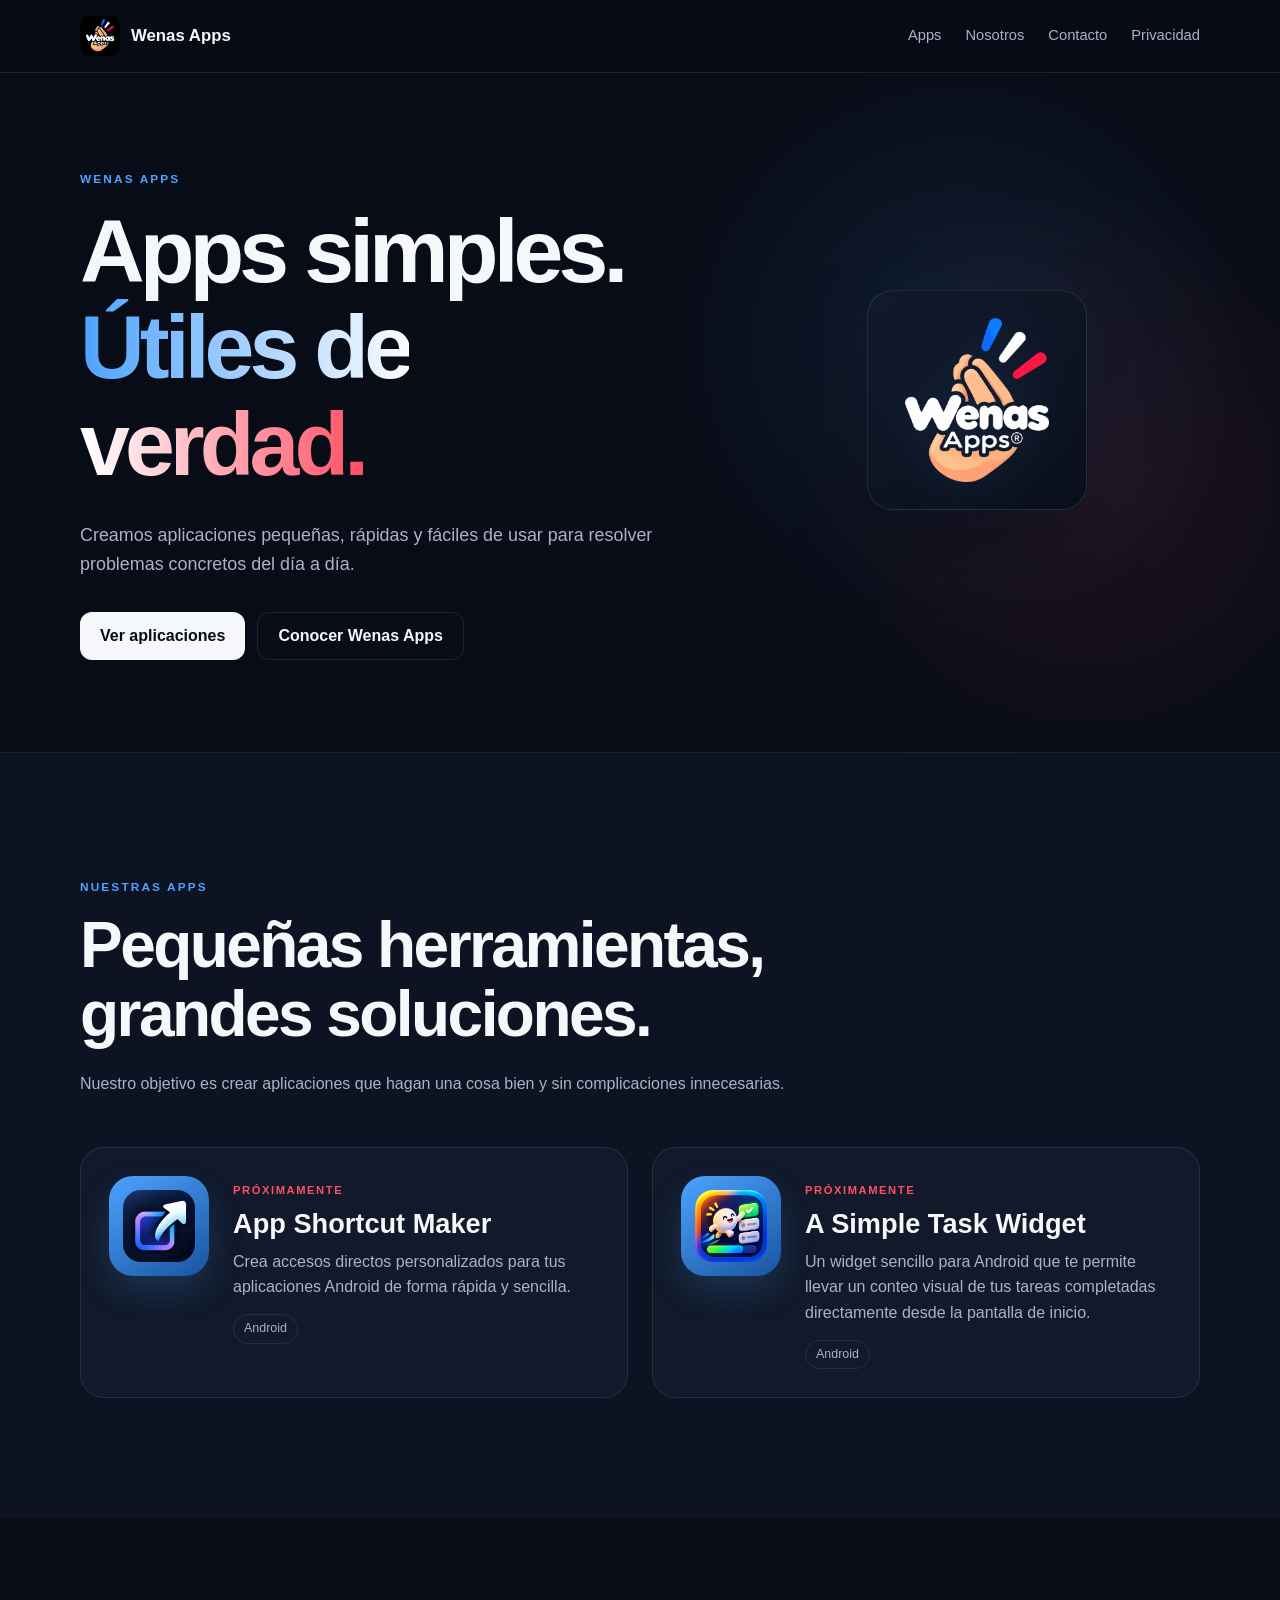
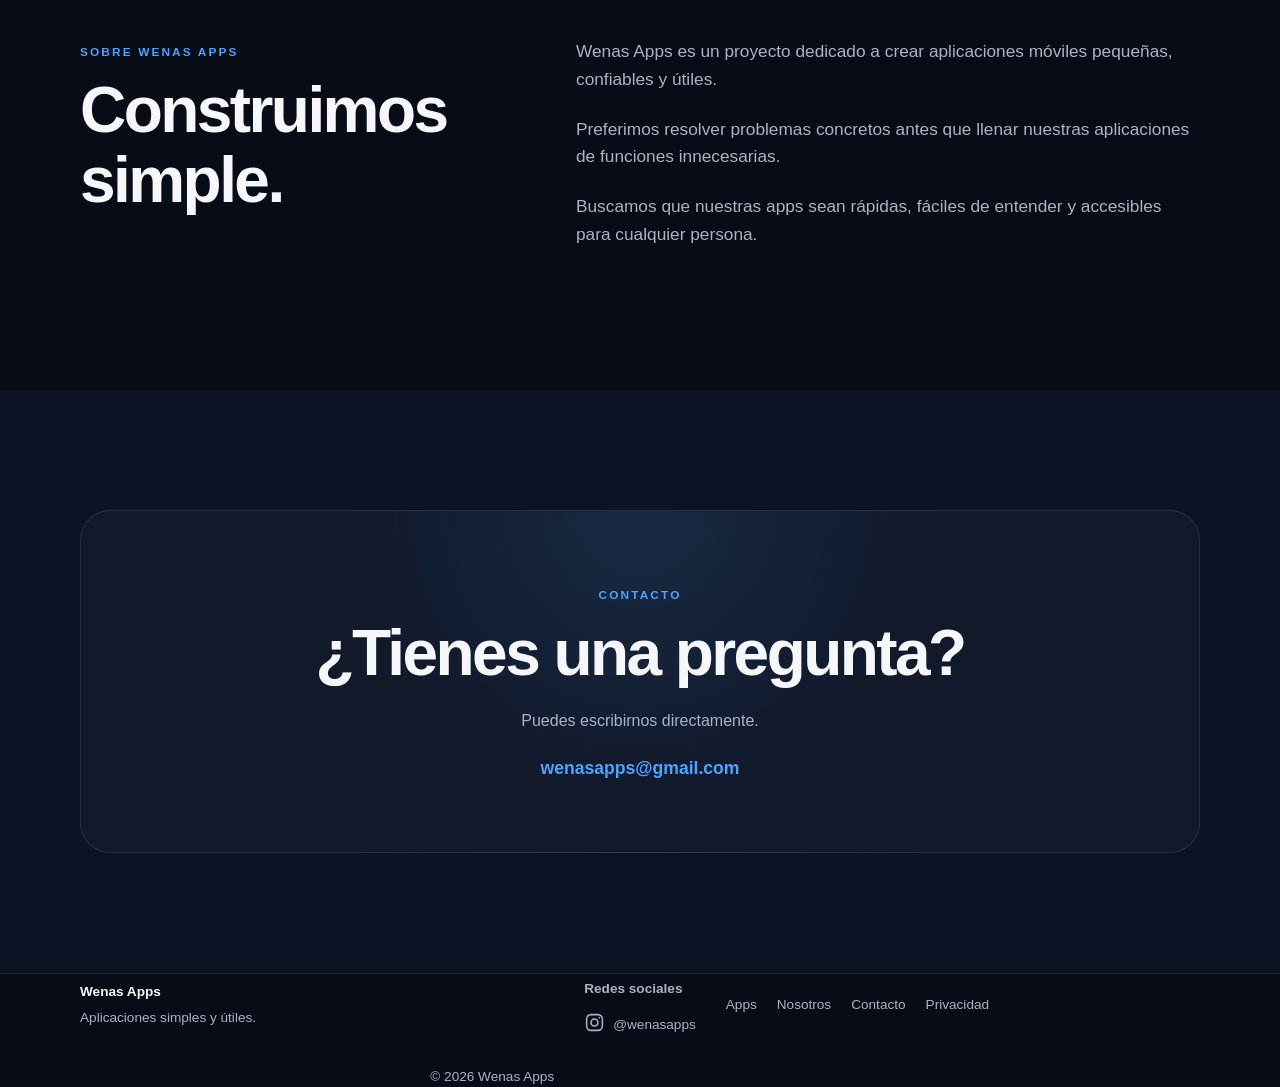
==== index.html @ 299205f4 "Create Wenas Apps website and privacy policy" ====
<!DOCTYPE html>
<html lang="es">
<head>
    <meta charset="UTF-8">
    <meta name="viewport" content="width=device-width, initial-scale=1.0">

    <title>Wenas Apps — Aplicaciones simples y útiles</title>
    <meta name="description" content="Wenas Apps crea aplicaciones simples, útiles y rápidas para Android.">
    <meta name="theme-color" content="#0b1020">

    <link rel="stylesheet" href="style.css">
</head>

<body>

<header class="site-header">
    <div class="container nav">
        <a href="#" class="brand" aria-label="Wenas Apps">
            <img class="brand-logo" src="assets/wenasicon.png" alt="Wenas Apps">
            <span>Wenas Apps</span>
        </a>

        <nav>
            <a href="#apps">Apps</a>
            <a href="#about">Nosotros</a>
            <a href="#contact">Contacto</a>
            <a href="privacy.html?v=2">Privacidad</a>
        </nav>
    </div>
</header>

<main>

    <section class="hero">
        <div class="container hero-content">

            <div class="hero-text">
                <span class="eyebrow">WENAS APPS</span>

                <h1>Apps simples.<br><span>Útiles de verdad.</span></h1>

                <p>
                    Creamos aplicaciones pequeñas, rápidas y fáciles de usar
                    para resolver problemas concretos del día a día.
                </p>

                <div class="hero-actions">
                    <a href="#apps" class="button primary">Ver aplicaciones</a>
                    <a href="#about" class="button secondary">Conocer Wenas Apps</a>
                </div>
            </div>

            <div class="hero-visual" aria-hidden="true">
                <div class="visual-card">
                    <img src="assets/wenasicon-hero.png" alt="Wenas Apps" class="hero-logo">
                </div>
            </div>

        </div>
    </section>


    <section id="apps" class="section apps-section">
        <div class="container">

            <div class="section-heading">
                <span class="eyebrow">NUESTRAS APPS</span>
                <h2>Pequeñas herramientas,<br>grandes soluciones.</h2>
                <p>
                    Nuestro objetivo es crear aplicaciones que hagan una cosa
                    bien y sin complicaciones innecesarias.
                </p>
            </div>

            <div class="apps-grid">

                <article class="app-card">

                    <div class="app-icon">
                        <img src="assets/ASMICONOCHE.png" alt="App Shortcut Maker">
                    </div>

                    <div class="app-info">
                        <span class="app-status">PRÓXIMAMENTE</span>
                        <h3>App Shortcut Maker</h3>

                        <p>
                            Crea accesos directos personalizados para tus
                            aplicaciones Android de forma rápida y sencilla.
                        </p>

                        <span class="platform">Android</span>
                    </div>

                </article>

                <article class="app-card">

                    <div class="app-icon">
                        <img src="assets/iconotask2.png" alt="A Simple Task Widget">
                    </div>

                    <div class="app-info">
                        <span class="app-status">PRÓXIMAMENTE</span>
                        <h3>A Simple Task Widget</h3>

                        <p>
                            Un widget sencillo para Android que te permite
                            llevar un conteo visual de tus tareas completadas
                            directamente desde la pantalla de inicio.
                        </p>

                        <span class="platform">Android</span>
                    </div>

                </article>

            </div>

        </div>
    </section>


    <section id="about" class="section about-section">
        <div class="container about-grid">

            <div>
                <span class="eyebrow">SOBRE WENAS APPS</span>
                <h2>Construimos simple.</h2>
            </div>

            <div class="about-text">
                <p>
                    Wenas Apps es un proyecto dedicado a crear aplicaciones
                    móviles pequeñas, confiables y útiles.
                </p>

                <p>
                    Preferimos resolver problemas concretos antes que llenar
                    nuestras aplicaciones de funciones innecesarias.
                </p>

                <p>
                    Buscamos que nuestras apps sean rápidas, fáciles de
                    entender y accesibles para cualquier persona.
                </p>
            </div>

        </div>
    </section>


    <section id="contact" class="section contact-section">
        <div class="container contact-card">

            <span class="eyebrow">CONTACTO</span>

            <h2>¿Tienes una pregunta?</h2>

            <p>
                Puedes escribirnos directamente.
            </p>

            <a href="mailto:wenasapps@gmail.com" class="email">
                wenasapps@gmail.com
            </a>

        </div>
    </section>

</main>


<footer class="site-footer">
    <div class="container footer-content">

        <div>
            <strong>Wenas Apps</strong>
            <span>Aplicaciones simples y útiles.</span>
        </div>

        <div class="footer-social">
            <span>Redes sociales</span>
            <a href="https://www.instagram.com/wenasapps/"
               target="_blank"
               rel="noopener noreferrer"
               aria-label="Instagram de Wenas Apps">
                <svg viewBox="0 0 24 24" aria-hidden="true">
                    <rect x="3" y="3" width="18" height="18" rx="5"></rect>
                    <circle cx="12" cy="12" r="4"></circle>
                    <circle cx="17.5" cy="6.5" r="1"></circle>
                </svg>
                <span>@wenasapps</span>
            </a>
        </div>

        <div class="footer-links">
            <a href="#apps">Apps</a>
            <a href="#about">Nosotros</a>
            <a href="#contact">Contacto</a>
            <a href="privacy.html?v=2">Privacidad</a>
        </div>

        <div class="copyright">
            © 2026 Wenas Apps
        </div>

    </div>
</footer>

<script src="script.js"></script>

</body>
</html>
---- style.css ----
:root {
    --bg: #080c17;
    --bg-soft: #0d1322;
    --card: #11192a;
    --text: #f5f7fb;
    --muted: #aab3c5;
    --line: rgba(255,255,255,0.09);
    --blue: #4da3ff;
    --red: #ff4f64;
    --max-width: 1120px;
}

* {
    box-sizing: border-box;
}

html {
    scroll-behavior: smooth;
}

body {
    margin: 0;
    background: var(--bg);
    color: var(--text);
    font-family: Arial, Helvetica, sans-serif;
    line-height: 1.6;
}

a {
    color: inherit;
    text-decoration: none;
}

.container {
    width: min(calc(100% - 40px), var(--max-width));
    margin: 0 auto;
}

.site-header {
    position: sticky;
    top: 0;
    z-index: 10;
    background: rgba(8,12,23,0.86);
    backdrop-filter: blur(14px);
    border-bottom: 1px solid var(--line);
}

.nav {
    min-height: 72px;
    display: flex;
    align-items: center;
    justify-content: space-between;
    gap: 30px;
}

.brand {
    display: flex;
    align-items: center;
    gap: 11px;
    font-weight: 700;
    font-size: 1.05rem;
}

.brand-logo {
    width: 40px;
    height: 40px;
    object-fit: contain;
    border-radius: 10px;
}

nav {
    display: flex;
    gap: 24px;
}

nav a {
    color: var(--muted);
    font-size: 0.92rem;
}

nav a:hover {
    color: var(--text);
}

.hero {
    min-height: 680px;
    display: flex;
    align-items: center;
    border-bottom: 1px solid var(--line);
    background:
        radial-gradient(circle at 75% 40%, rgba(77,163,255,0.12), transparent 28%),
        radial-gradient(circle at 85% 60%, rgba(255,79,100,0.10), transparent 25%);
}

.hero-content {
    display: grid;
    grid-template-columns: 1.15fr 0.85fr;
    align-items: center;
    gap: 70px;
}

.eyebrow {
    display: inline-block;
    margin-bottom: 14px;
    color: var(--blue);
    font-size: 0.74rem;
    font-weight: 800;
    letter-spacing: 0.18em;
}

h1,
h2,
h3 {
    margin: 0;
    line-height: 1.08;
}

h1 {
    max-width: 720px;
    font-size: clamp(3rem, 7vw, 5.8rem);
    letter-spacing: -0.055em;
}

h1 span {
    background: linear-gradient(90deg, var(--blue), #ffffff 55%, var(--red));
    -webkit-background-clip: text;
    background-clip: text;
    color: transparent;
}

.hero-text p {
    max-width: 600px;
    margin: 28px 0 34px;
    color: var(--muted);
    font-size: 1.12rem;
}

.hero-actions {
    display: flex;
    flex-wrap: wrap;
    gap: 12px;
}

.button {
    display: inline-flex;
    align-items: center;
    justify-content: center;
    min-height: 48px;
    padding: 0 20px;
    border-radius: 12px;
    font-weight: 700;
    transition: transform 0.2s ease;
}

.button:hover {
    transform: translateY(-2px);
}

.primary {
    background: var(--text);
    color: #080c17;
}

.secondary {
    border: 1px solid var(--line);
    color: var(--text);
}

.hero-visual {
    position: relative;
    display: flex;
    justify-content: center;
    align-items: center;
    min-height: 390px;
}

.visual-card {
    position: relative;
    width: min(360px, 82vw);
    aspect-ratio: 1;
    display: flex;
    justify-content: center;
    align-items: center;
    overflow: hidden;
    border: 1px solid rgba(255,255,255,0.10);
    border-radius: 32px;
    background: linear-gradient(145deg, #111a2c, #090e1a);
    box-shadow:
        0 30px 70px rgba(0,0,0,0.35),
        0 0 50px rgba(77,163,255,0.05);
}

.hero-visual::before {
    content: "";
    position: absolute;
    width: 290px;
    height: 290px;
    border-radius: 50%;
    background:
        radial-gradient(circle,
            rgba(77,163,255,0.20) 0%,
            rgba(77,163,255,0.08) 38%,
            rgba(255,79,100,0.06) 62%,
            transparent 74%);
    filter: blur(18px);
    transform: translate(12px, 8px);
}

.hero-visual::after {
    content: "";
    position: absolute;
    width: 210px;
    height: 210px;
    border-radius: 50%;
    border: 1px solid rgba(255,255,255,0.06);
    box-shadow:
        0 0 70px rgba(77,163,255,0.08),
        inset 0 0 60px rgba(255,79,100,0.04);
}

.hero-logo {
    position: relative;
    z-index: 1;
    width: min(330px, 82%);
    height: auto;
    object-fit: contain;
    mix-blend-mode: screen;
    filter:
        drop-shadow(0 20px 35px rgba(0,0,0,0.35))
        drop-shadow(0 0 25px rgba(77,163,255,0.12));
}

.section {
    padding: 120px 0;
}

.apps-section {
    background: var(--bg-soft);
}

.section-heading {
    max-width: 720px;
    margin-bottom: 50px;
}

.section-heading h2,
.about-grid h2,
.contact-card h2 {
    font-size: clamp(2.3rem, 5vw, 4rem);
    letter-spacing: -0.04em;
}

.section-heading p {
    margin-top: 22px;
    color: var(--muted);
}

.apps-grid {
    display: grid;
    grid-template-columns: repeat(2, minmax(0, 1fr));
    gap: 24px;
}

.app-card {
    display: flex;
    align-items: flex-start;
    gap: 24px;
    padding: 28px;
    border: 1px solid var(--line);
    border-radius: 24px;
    background: var(--card);
}

.app-icon {
    width: 100px;
    height: 100px;
    flex: 0 0 100px;
    display: grid;
    place-items: center;
    border-radius: 24px;
    background: linear-gradient(145deg, var(--blue), #1854a0);
    box-shadow: 0 15px 35px rgba(77,163,255,0.18);
}

.app-icon img {
    width: 72%;
    height: 72%;
    object-fit: contain;
    border-radius: 18px;
}

.app-status {
    color: var(--red);
    font-size: 0.7rem;
    font-weight: 800;
    letter-spacing: 0.14em;
}

.app-info h3 {
    margin-top: 8px;
    font-size: 1.7rem;
}

.app-info p {
    max-width: 650px;
    margin: 10px 0 14px;
    color: var(--muted);
}

.platform {
    display: inline-block;
    padding: 4px 10px;
    border: 1px solid var(--line);
    border-radius: 99px;
    color: var(--muted);
    font-size: 0.78rem;
}

.about-grid {
    display: grid;
    grid-template-columns: 0.8fr 1.2fr;
    gap: 80px;
}

.about-text {
    color: var(--muted);
    font-size: 1.08rem;
}

.about-text p {
    margin: 0 0 22px;
}

.contact-section {
    background: var(--bg-soft);
}

.contact-card {
    padding: 70px 30px;
    text-align: center;
    border: 1px solid var(--line);
    border-radius: 30px;
    background:
        radial-gradient(circle at 50% 0%, rgba(77,163,255,0.12), transparent 45%),
        var(--card);
}

.contact-card p {
    color: var(--muted);
    margin: 20px 0;
}

.email {
    display: inline-block;
    color: var(--blue);
    font-size: 1.1rem;
    font-weight: 700;
}

.site-footer {
    border-top: 1px solid var(--line);
}

.footer-content {
    min-height: 110px;
    display: grid;
    grid-template-columns: 1fr auto 1fr;
    align-items: center;
    gap: 30px;
    color: var(--muted);
    font-size: 0.85rem;
}

.footer-content strong {
    display: block;
    color: var(--text);
}

.footer-content span {
    display: block;
    margin-top: 4px;
}

.footer-links {
    display: flex;
    gap: 20px;
}

.footer-links a:hover {
    color: var(--text);
}

.copyright {
    text-align: right;
}

@media (max-width: 760px) {

    .container {
        width: min(calc(100% - 28px), var(--max-width));
    }

    .nav {
        flex-wrap: wrap;
        padding: 10px 0 0;
        gap: 4px 20px;
    }

    nav {
        display: flex;
        width: 100%;
        gap: 8px;
        overflow-x: auto;
        padding: 4px 0 10px;
        scrollbar-width: none;
    }

    nav::-webkit-scrollbar {
        display: none;
    }

    nav a {
        flex: 0 0 auto;
        padding: 8px 12px;
        border: 1px solid var(--line);
        border-radius: 999px;
        background: rgba(255,255,255,0.03);
        font-size: 0.82rem;
    }

    .hero {
        min-height: auto;
        padding: 90px 0;
    }

    .hero-content {
        grid-template-columns: 1fr;
        gap: 60px;
    }

    .hero-visual {
        order: -1;
        min-height: auto;
        padding: 8px 0 10px;
    }

    .visual-card {
        width: min(270px, 68vw);
        aspect-ratio: 1;
        border-radius: 28px;
        background: linear-gradient(145deg, #111a2c, #090e1a);
        box-shadow:
            0 24px 55px rgba(0,0,0,0.30),
            0 0 35px rgba(77,163,255,0.04);
    }

    .hero-visual {
        min-height: auto;
        padding: 28px 0 10px;
    }

    .hero-visual::before {
        width: 190px;
        height: 190px;
        opacity: 0.45;
    }

    .hero-visual::after {
        width: 150px;
        height: 150px;
    }

    .hero-logo {
        width: 76%;
        mix-blend-mode: normal;
        filter: drop-shadow(0 14px 25px rgba(0,0,0,0.28));
    }

    .section {
        padding: 85px 0;
    }

    .apps-grid {
        grid-template-columns: 1fr;
    }

    .app-card {
        flex-direction: column;
        align-items: flex-start;
    }

    .about-grid {
        grid-template-columns: 1fr;
        gap: 35px;
    }

    .footer-content {
        grid-template-columns: 1fr;
        padding: 35px 0;
    }

    .copyright {
        text-align: left;
    }
}

/* === AJUSTE FINAL DEL HERO === */

.hero-visual {
    transform: translateY(-28px);
}

.visual-card {
    width: min(340px, 72vw);
    height: 340px;
    aspect-ratio: auto;
}

.hero-logo {
    width: 68%;
    max-width: 235px;
}

/* Móvil */
@media (max-width: 700px) {
    .hero {
        padding-top: 35px;
    }

    .hero-visual {
        transform: translateY(-20px);
    }

    .visual-card {
        width: min(280px, 68vw);
        height: 300px;
    }

    .hero-logo {
        width: 68%;
        max-width: 200px;
    }
}


/* === HERO: VERSION COMPACTA Y LIMPIA === */

.hero-visual {
    transform: translateY(-30px);
    margin-bottom: -35px;
}

/* Eliminar círculos decorativos del diseño anterior */
.hero-visual::before,
.hero-visual::after {
    display: none !important;
}

/* Tarjeta realmente más pequeña */
.visual-card {
    width: 220px !important;
    height: 220px !important;
    min-height: 0 !important;
    aspect-ratio: 1 / 1;
    border-radius: 26px;
}

/* Logo dentro de la tarjeta */
.hero-logo {
    width: 66% !important;
    max-width: 150px !important;
    height: auto;
}

/* Móvil */
@media (max-width: 700px) {
    .hero {
        padding-top: 15px;
    }

    .hero-visual {
        transform: translateY(-25px);
        margin-bottom: -35px;
    }

    .visual-card {
        width: 220px !important;
        height: 220px !important;
    }

    .hero-logo {
        width: 66% !important;
        max-width: 150px !important;
    }
}


/* === REDES SOCIALES === */
.footer-social {
    display: flex;
    flex-direction: column;
    gap: 10px;
}

.footer-social > span {
    font-weight: 600;
}

.social-instagram {
    display: inline-flex;
    align-items: center;
    gap: 8px;
    text-decoration: none;
    width: fit-content;
}

.social-instagram svg {
    width: 22px;
    height: 22px;
    fill: none;
    stroke: currentColor;
    stroke-width: 1.8;
}

.social-instagram svg circle:last-child {
    fill: currentColor;
    stroke: none;
}

.social-instagram:hover {
    opacity: 0.8;
}

/* === REDES SOCIALES DEL FOOTER === */
.footer-social {
    display: flex;
    flex-direction: column;
    gap: 10px;
}

.footer-social > span {
    font-weight: 600;
}

.footer-social a {
    display: inline-flex;
    align-items: center;
    gap: 8px;
    width: fit-content;
    text-decoration: none;
}

.footer-social svg {
    width: 21px;
    height: 21px;
    fill: none;
    stroke: currentColor;
    stroke-width: 1.8;
}

.footer-social svg circle:last-child {
    fill: currentColor;
    stroke: none;
}

.footer-social a:hover {
    opacity: 0.8;
}

/* === POLÍTICA DE PRIVACIDAD === */
.legal-section {
    padding-top: 80px;
    padding-bottom: 100px;
}

.legal-content {
    max-width: 850px;
}

.legal-content h1 {
    margin-bottom: 12px;
}

.legal-updated {
    margin-bottom: 45px;
    opacity: 0.65;
    font-size: 0.95rem;
}

.legal-content h2 {
    margin-top: 42px;
    margin-bottom: 16px;
}

.legal-content p,
.legal-content li {
    line-height: 1.75;
}

.legal-content ul {
    padding-left: 24px;
    margin-bottom: 24px;
}

.legal-content a {
    word-break: break-word;
}
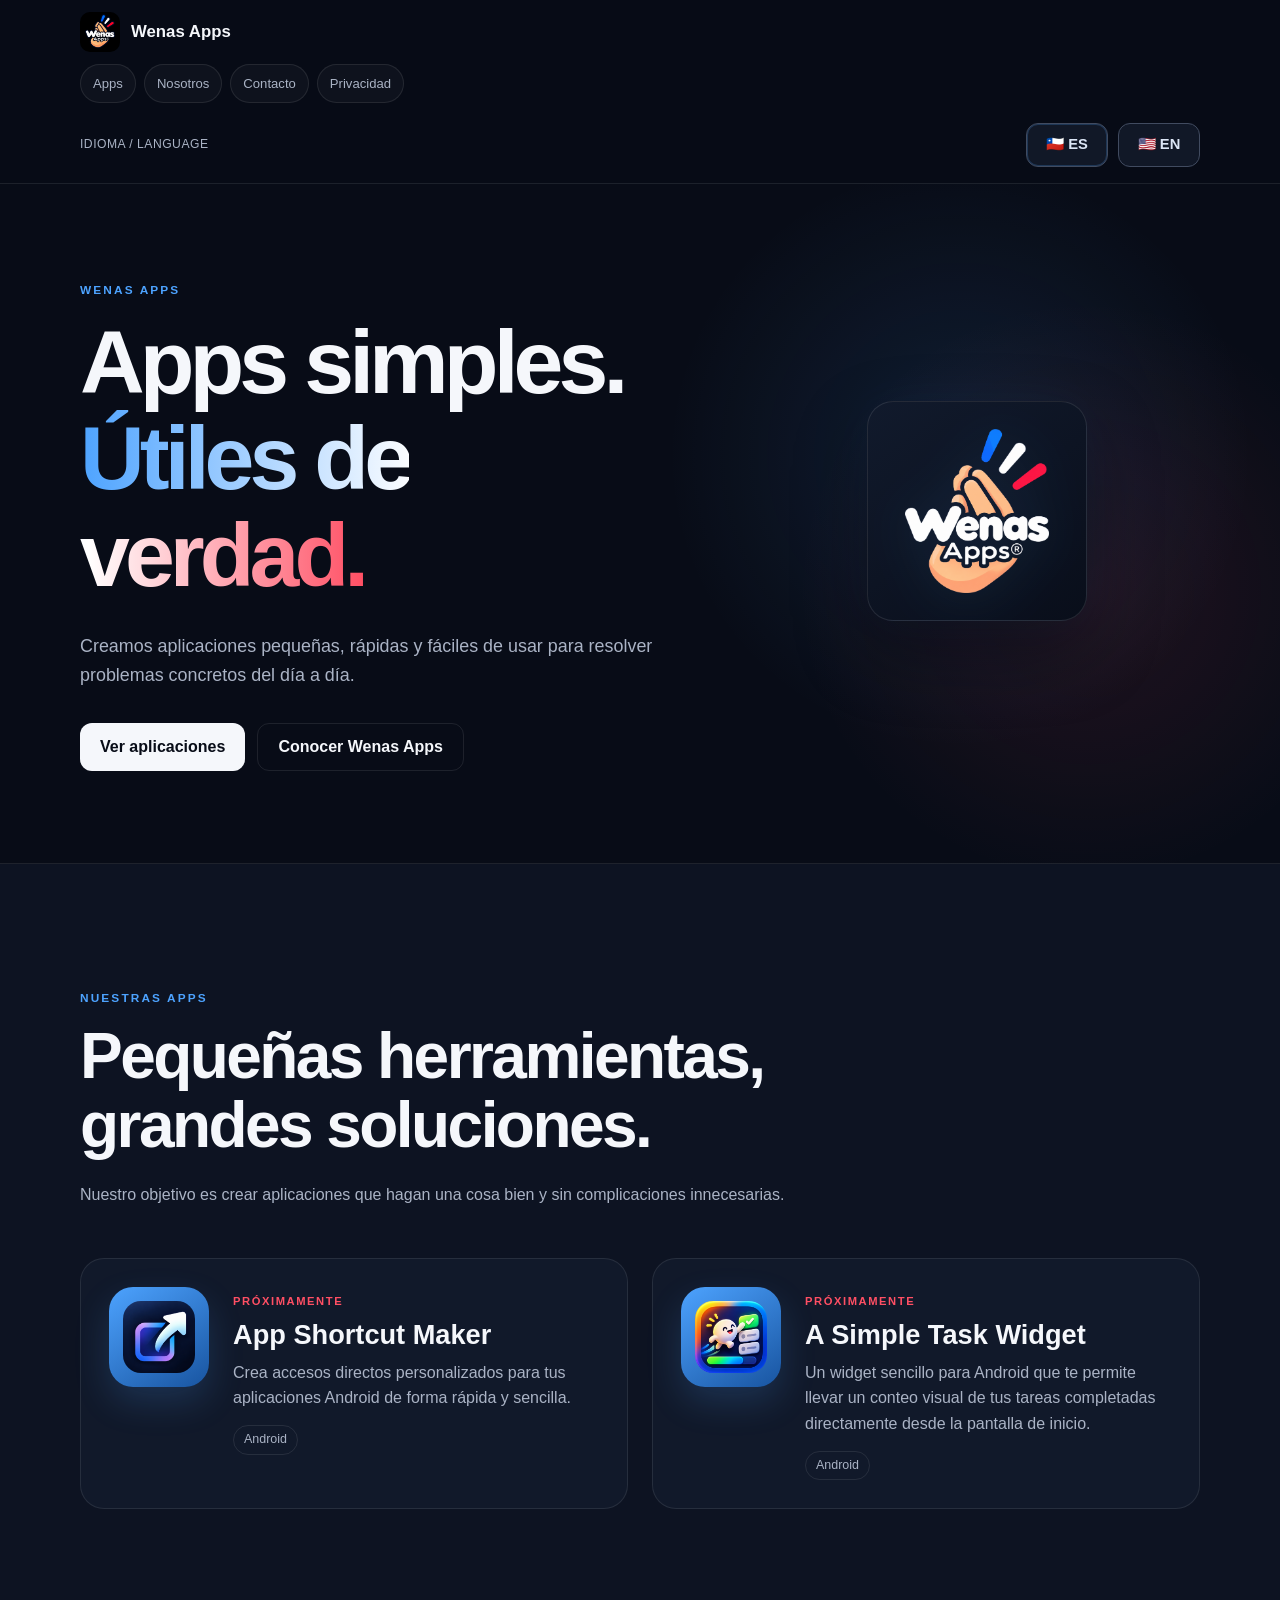
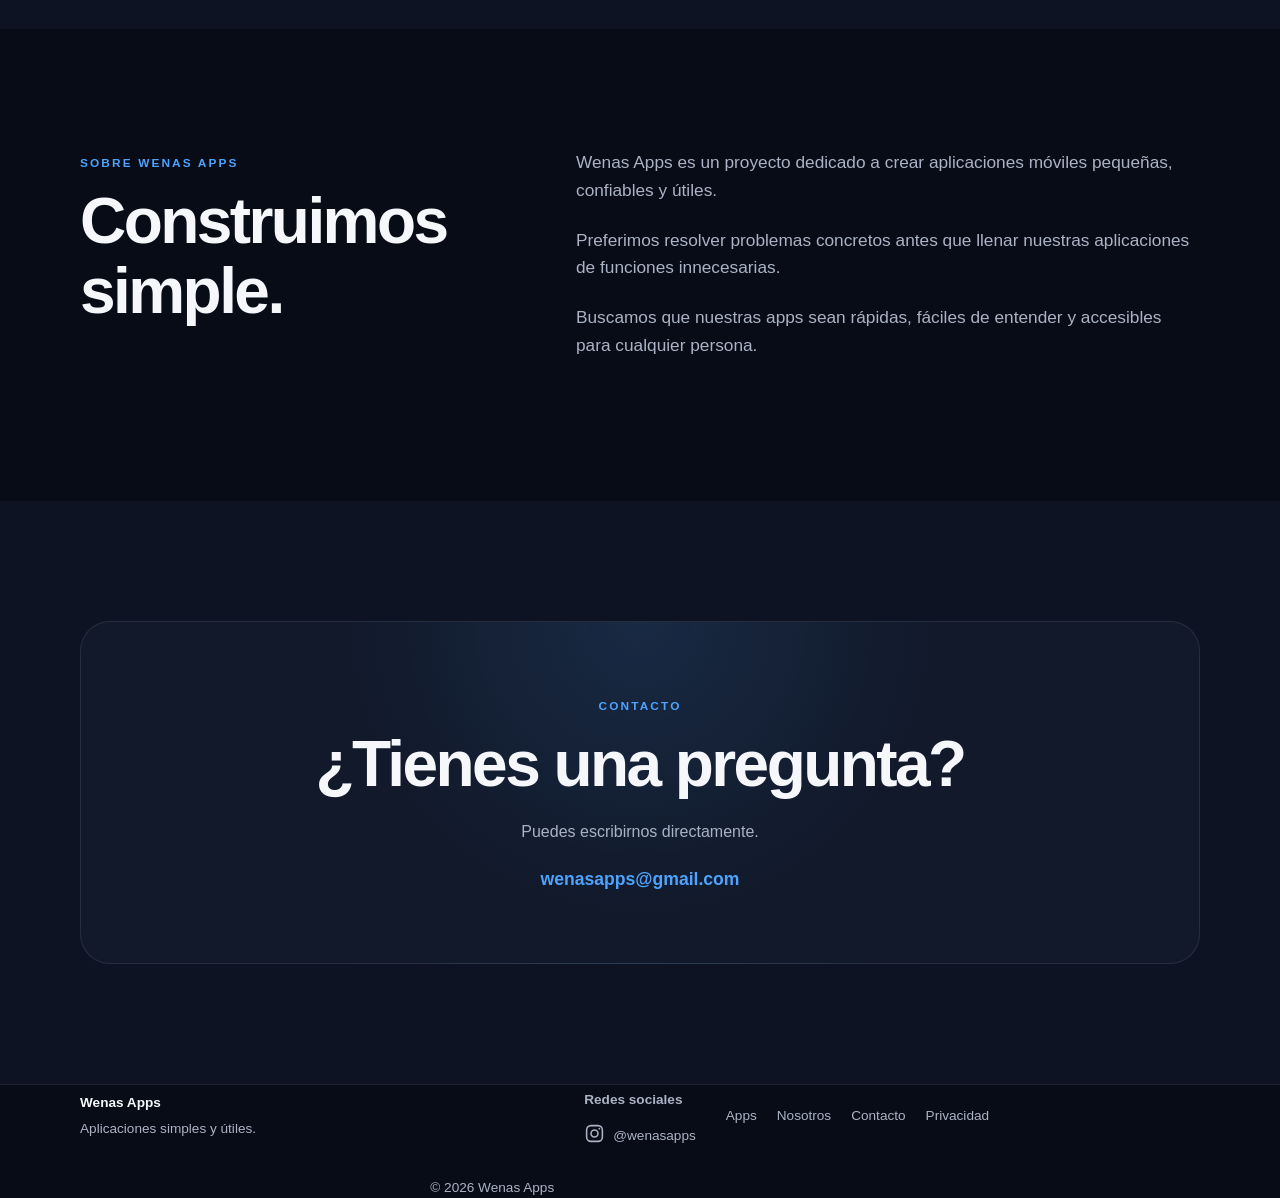
==== commit a27b6cd7: "feat: add social preview image and favicons" ====
--- a/index.html
+++ b/index.html
@@ -6,7 +6,28 @@
 
     <title>Wenas Apps — Aplicaciones simples y útiles</title>
     <meta name="description" content="Wenas Apps crea aplicaciones simples, útiles y rápidas para Android.">
-    <meta name="theme-color" content="#0b1020">
+    <link rel="icon" href="/favicon.ico" sizes="any">
+    <link rel="icon" type="image/png" sizes="32x32" href="/assets/favicon-32.png">
+    <link rel="apple-touch-icon" sizes="180x180" href="/assets/apple-touch-icon.png">
+    <meta property="og:type" content="website">
+    <meta property="og:site_name" content="Wenas Apps">
+    <meta property="og:locale" content="es_CL">
+    <meta property="og:title" content="Wenas Apps — Aplicaciones simples y útiles">
+    <meta property="og:description" content="Wenas Apps crea aplicaciones simples, útiles y rápidas para Android.">
+    <meta property="og:url" content="https://wenasapps.pages.dev/">
+    <meta property="og:image" content="https://wenasapps.pages.dev/assets/og-wenasapps.png">
+    <meta property="og:image:width" content="1200">
+    <meta property="og:image:height" content="630">
+    <meta property="og:image:alt" content="Wenas Apps — Aplicaciones simples y útiles">
+    <meta name="twitter:card" content="summary_large_image">
+    <meta name="twitter:title" content="Wenas Apps — Aplicaciones simples y útiles">
+    <meta name="twitter:description" content="Wenas Apps crea aplicaciones simples, útiles y rápidas para Android.">
+    <meta name="twitter:image" content="https://wenasapps.pages.dev/assets/og-wenasapps.png">
+    <link rel="canonical" href="https://wenasapps.pages.dev/">
+    <link rel="alternate" hreflang="es" href="https://wenasapps.pages.dev/">
+    <link rel="alternate" hreflang="en" href="https://wenasapps.pages.dev/en/">
+    <link rel="alternate" hreflang="x-default" href="https://wenasapps.pages.dev/">
+<meta name="theme-color" content="#0b1020">
 
     <link rel="stylesheet" href="style.css">
 </head>
@@ -25,7 +46,14 @@
             <a href="#about">Nosotros</a>
             <a href="#contact">Contacto</a>
             <a href="privacy.html?v=2">Privacidad</a>
-        </nav>
+
+</nav>
+        <div class="language-switch" aria-label="Selector de idioma">
+            <span class="language-switch-label">Idioma / Language</span>
+            <span class="language-option is-active" lang="es" aria-current="true" aria-label="Idioma actual: español de Chile">🇨🇱 ES</span>
+            <a class="language-option" href="en/" lang="en" aria-label="Switch to English">🇺🇸 EN</a>
+        </div>
+
     </div>
 </header>
 
--- a/style.css
+++ b/style.css
@@ -705,3 +705,123 @@
 .legal-content a {
     word-break: break-word;
 }
+
+
+/* Wenas Apps: navegación y selector de idioma */
+.site-header .nav {
+    min-height: 0;
+    display: flex;
+    flex-wrap: wrap;
+    align-items: center;
+    justify-content: space-between;
+    gap: 12px 20px;
+    padding-top: 12px;
+    padding-bottom: 12px;
+}
+
+.site-header .nav .brand {
+    flex: 0 0 100%;
+}
+
+.site-header .nav nav {
+    display: flex;
+    flex: 1 1 100%;
+    width: 100%;
+    flex-wrap: wrap;
+    align-items: center;
+    gap: 8px;
+    overflow: visible;
+    padding: 0;
+}
+
+.site-header .nav nav a {
+    display: inline-flex;
+    flex: 0 0 auto;
+    align-items: center;
+    justify-content: center;
+    white-space: nowrap;
+    padding: 8px 12px;
+    border: 1px solid var(--line);
+    border-radius: 999px;
+    background: rgba(255,255,255,0.03);
+    color: var(--muted);
+    font-size: 0.82rem;
+}
+
+.site-header .nav nav a:hover {
+    color: var(--text);
+    border-color: rgba(77,163,255,0.55);
+}
+
+
+.language-switch {
+    display: flex;
+    flex: 1 1 100%;
+    align-items: center;
+    justify-content: flex-end;
+    flex-wrap: wrap;
+    gap: 10px;
+    width: 100%;
+    padding: 8px 0 4px;
+}
+
+.language-switch-label {
+    margin-right: auto;
+    color: var(--muted);
+    font-size: 0.76rem;
+    letter-spacing: 0.04em;
+    text-transform: uppercase;
+}
+
+.language-option,
+.site-header .nav .language-switch a.language-option,
+.site-header .nav .language-switch span.language-option {
+    display: inline-flex !important;
+    box-sizing: border-box;
+    min-width: 82px;
+    min-height: 44px;
+    align-items: center;
+    justify-content: center;
+    gap: 7px;
+    padding: 9px 14px !important;
+    border: 1px solid #414b60 !important;
+    border-radius: 12px !important;
+    background: #111827 !important;
+    color: #dbe5f5 !important;
+    font-size: 0.92rem !important;
+    font-weight: 700;
+    line-height: 1.2;
+    text-decoration: none;
+    white-space: nowrap;
+}
+
+.language-option:hover {
+    border-color: #4da3ff !important;
+    background: #17243a !important;
+}
+
+.language-option.is-active {
+    border: 1px solid #4da3ff !important;
+    background: #1b3558 !important;
+    color: #ffffff !important;
+    box-shadow: inset 0 0 0 1px rgba(77,163,255,0.22);
+    cursor: default;
+}
+
+@media (max-width: 380px) {
+    .language-switch {
+        gap: 7px;
+    }
+
+    .language-switch-label {
+        font-size: 0.68rem;
+    }
+
+    .language-option,
+    .site-header .nav .language-switch a.language-option,
+    .site-header .nav .language-switch span.language-option {
+        min-width: 72px;
+        min-height: 42px;
+        padding: 8px 10px !important;
+    }
+}
